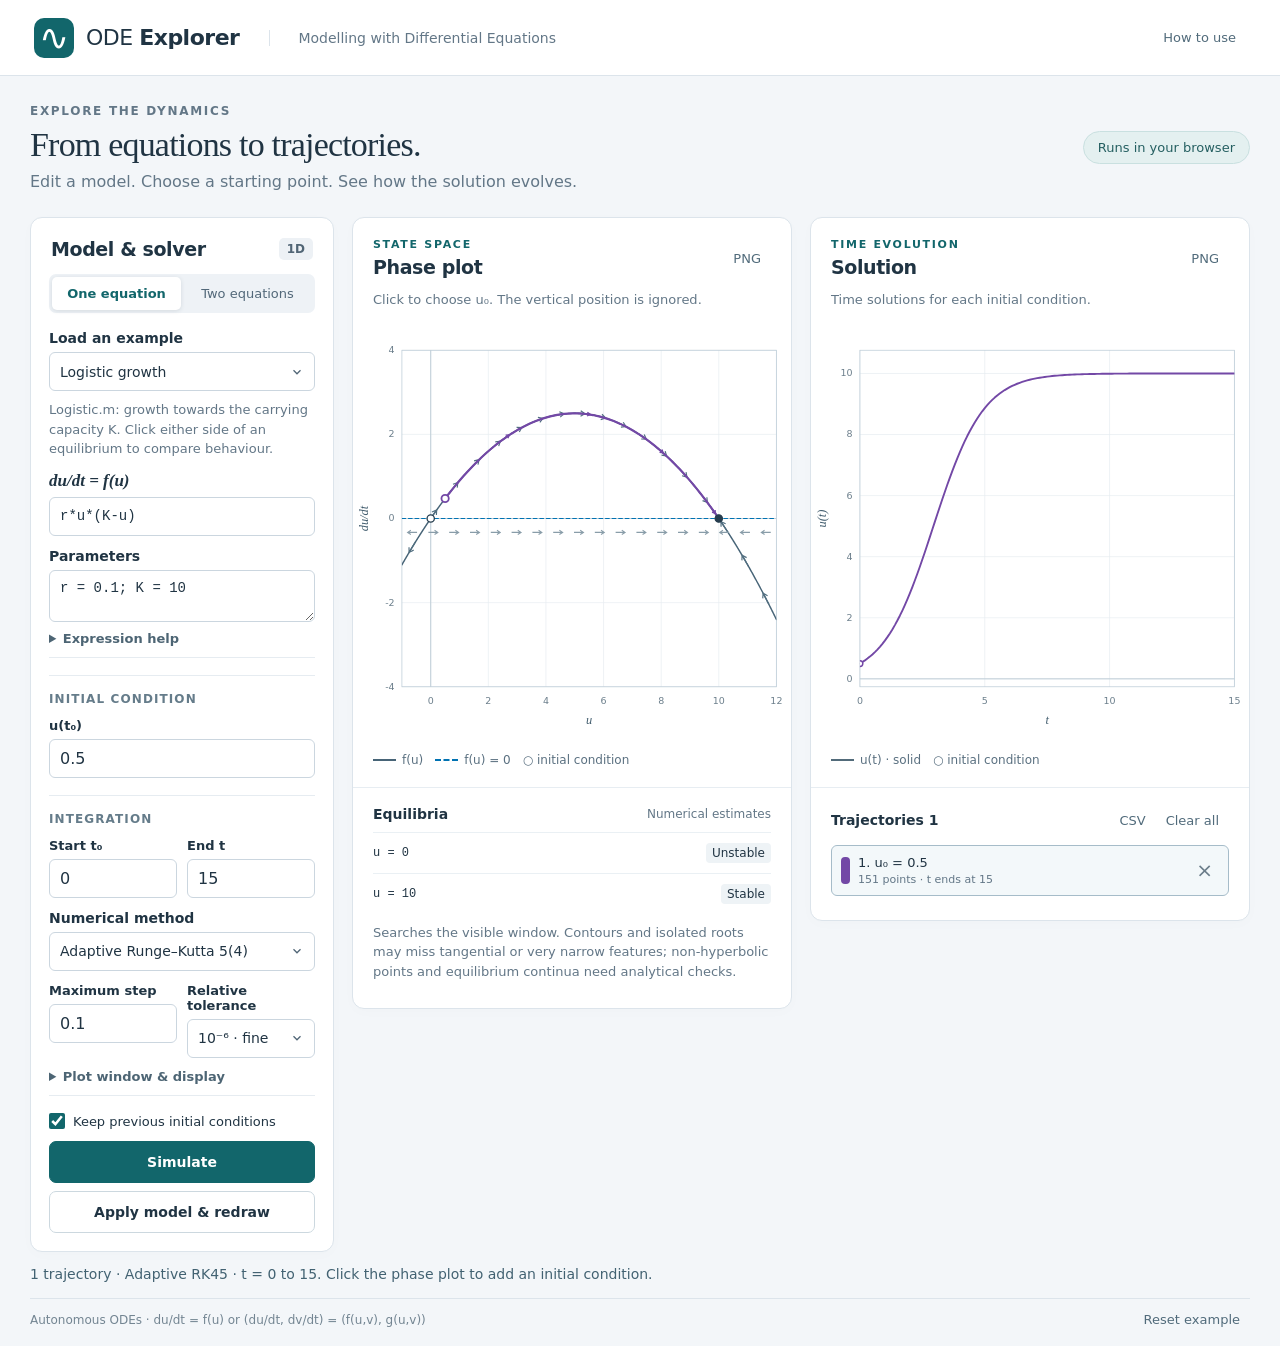
==== simulator/index.html @ d81edbc2 "Add interactive ODE simulator and phase plane prototype" ====
<!doctype html>
<html lang="en-GB"><head><meta charset="utf-8"><meta name="viewport" content="width=device-width,initial-scale=1"><meta name="description" content="Explore autonomous differential equations with interactive phase portraits and time solutions."><title>ODE Explorer</title><link rel="stylesheet" href="style.css"><script defer src="engine.js"></script><script defer src="examples.js"></script><script defer src="app.js"></script></head>
<body>
<header class="top"><a class="brand" href="./" aria-label="ODE Explorer home"><span class="brand-icon">∿</span><span>ODE <strong>Explorer</strong></span></a><span class="course">Modelling with Differential Equations</span><button id="helpButton" class="quiet">How to use</button></header>
<main>
<div class="intro"><div><p class="eyebrow">EXPLORE THE DYNAMICS</p><h1>From equations to trajectories.</h1><p>Edit a model. Choose a starting point. See how the solution evolves.</p></div><span class="local-label">Runs in your browser</span></div>
<div class="workspace">
<aside class="panel controls" aria-label="Equations and solving options">
<div class="panel-heading"><h2>Model & solver</h2><span id="dimBadge" class="badge">1D</span></div>
<form id="modelForm">
<div class="segmented" role="group" aria-label="Number of equations"><button id="mode1" type="button" aria-pressed="true">One equation</button><button id="mode2" type="button" aria-pressed="false">Two equations</button></div>
<label for="example">Load an example</label><select id="example"></select><p id="exampleNote" class="helper"></p>
<div class="equation"><label for="f">du/dt = f<span id="fArgs">(u)</span></label><input id="f" spellcheck="false" autocomplete="off" required></div>
<div class="equation two-only"><label for="g">dv/dt = g(u, v)</label><input id="g" spellcheck="false" autocomplete="off"></div>
<label for="params">Parameters</label><textarea id="params" rows="2" spellcheck="false" placeholder="r = 1; K = 10"></textarea>
<details class="syntax"><summary>Expression help</summary><p>Use u and v, + − * / ^, brackets, pi, e, sin, cos, tan, exp, log (natural), sqrt, abs, tanh, min and max. Write 2*u or 2u. Write u*v explicitly. MATLAB elementwise operators are accepted. Define parameters in order, separated by semicolons. Autonomous equations only.</p></details>
<div class="section-title">Initial condition</div><div class="row"><div><label for="u0">u(t₀)</label><input id="u0" type="number" step="any" value="0.5" required></div><div class="two-only"><label for="v0">v(t₀)</label><input id="v0" type="number" step="any" value="0" required></div></div>
<div class="section-title">Integration</div><div class="row"><div><label for="t0">Start t₀</label><input id="t0" type="number" step="any" value="0" required></div><div><label for="t1">End t</label><input id="t1" type="number" step="any" value="15" required></div></div>
<label for="method">Numerical method</label><select id="method"><option value="rk45">Adaptive Runge–Kutta 5(4)</option><option value="rk4">Fixed-step Runge–Kutta 4</option></select>
<div class="row"><div><label for="maxStep">Maximum step</label><input id="maxStep" type="number" min="0.000000001" step="any" value="0.1" required></div><div id="toleranceBox"><label for="rtol">Relative tolerance</label><select id="rtol"><option value="0.0001">10⁻⁴ · standard</option><option value="0.000001" selected>10⁻⁶ · fine</option><option value="0.00000001">10⁻⁸ · finer</option></select></div></div>
<details id="windowOptions"><summary>Plot window & display</summary><div class="row"><div><label for="umin">u min</label><input id="umin" type="number" step="any" value="-1" required></div><div><label for="umax">u max</label><input id="umax" type="number" step="any" value="12" required></div></div><div class="row"><div><label id="yminLabel" for="ymin">du/dt min</label><input id="ymin" type="number" step="any" value="-4" required></div><div><label id="ymaxLabel" for="ymax">du/dt max</label><input id="ymax" type="number" step="any" value="4" required></div></div>
<label for="density">Arrow density <output id="densityValue">18</output></label><input id="density" type="range" min="8" max="30" value="18">
<label class="check"><input type="checkbox" id="showField" checked> Direction arrows</label><label class="check"><input type="checkbox" id="showNull" checked> Nullclines / zero line</label><label class="check"><input type="checkbox" id="showEq" checked> Equilibrium points</label><label class="check two-only"><input type="checkbox" id="equalAxes"> Equal axis scales</label></details>
<label class="check retain"><input type="checkbox" id="keep" checked> Keep previous initial conditions</label>
<button type="submit" class="primary" id="simulate">Simulate</button><button type="button" id="update" class="secondary">Apply model & redraw</button>
</form></aside>
<section class="panel plot-panel" aria-labelledby="phaseTitle"><div class="panel-heading"><div><p class="eyebrow">STATE SPACE</p><h2 id="phaseTitle">Phase plot</h2></div><button id="phaseExport" class="quiet" title="Download phase plot as PNG">PNG</button></div><div class="plot-hint" id="phaseHint">Click to choose u₀. The vertical position is ignored.</div><svg id="phase" viewBox="0 0 600 550" role="img" aria-label="Interactive phase plot" tabindex="0"></svg><div class="legend" id="phaseLegend"></div><div class="equilibria"><div class="subheading"><h3>Equilibria</h3><span>Numerical estimates</span></div><div id="equilibriaList"></div><p class="helper">Searches the visible window. Contours and isolated roots may miss tangential or very narrow features; non-hyperbolic points and equilibrium continua need analytical checks.</p></div></section>
<section class="panel plot-panel" aria-labelledby="timeTitle"><div class="panel-heading"><div><p class="eyebrow">TIME EVOLUTION</p><h2 id="timeTitle">Solution</h2></div><button id="timeExport" class="quiet" title="Download solution plot as PNG">PNG</button></div><div class="plot-hint">Time solutions for each initial condition.</div><svg id="time" viewBox="0 0 600 550" role="img" aria-label="Solution against time"></svg><div class="legend"><span><i class="sample"></i>u(t) · solid</span><span class="two-only"><i class="sample dashed"></i>v(t) · dashed</span><span>○ initial condition</span></div><div class="runs"><div class="subheading"><h3>Trajectories <span id="runCount">0</span></h3><div><button class="quiet" id="csv">CSV</button><button class="quiet" id="clear">Clear all</button></div></div><div id="runList"></div></div></section>
</div>
<div id="status" class="status" role="status" aria-live="polite"></div>
<footer><span>Autonomous ODEs · du/dt = f(u) or (du/dt, dv/dt) = (f(u,v), g(u,v))</span><button id="reset" class="quiet">Reset example</button></footer>
</main>
<dialog id="help"><div class="dialog-heading"><h2>Explore an ODE</h2><button id="closeHelp" class="quiet">Close</button></div><ol><li>Choose one or two equations, then load an example or enter your own model.</li><li>Set parameters, the initial condition and the time interval. Press Simulate.</li><li>Click in the middle plot to simulate from a new initial condition. For one equation, only the horizontal coordinate u matters.</li><li>Keep previous initial conditions to compare solutions. Clicking a trajectory row highlights it in both plots. Remove a curve with its × button.</li><li>Use Plot window & display to change ranges, nullclines and arrow density. The time plot fits all solutions automatically.</li></ol><p>Changes to equations or parameters re-simulate retained initial conditions. Changes to numerical settings apply on the next simulation. Use Apply model & redraw to re-simulate all curves.</p><p>Solid blue and dashed orange curves mark the u and v nullclines. Equilibrium stability is estimated numerically. A centre of the linearisation does not establish a nonlinear centre.</p><p>RK45 controls local error. Absolute tolerance is 10⁻³ times the selected relative tolerance. RK4 uses the maximum step as a fixed step and has no error control. Both methods are explicit; very stiff systems may require a stiff solver.</p><p>Integration stops at undefined values, the step limit or |state| &gt; 10⁷. Curves can leave the phase window while remaining visible in the time plot. Each run is limited to 60,000 step attempts, and at most 12 trajectories are retained.</p><p>Keyboard: Tab to the phase plot, use arrow keys to adjust the initial condition (Shift for a smaller change), and press Enter to simulate.</p></dialog>
</body></html>
---- simulator/style.css ----
:root{font-family:Inter,ui-sans-serif,system-ui,-apple-system,BlinkMacSystemFont,"Segoe UI",sans-serif;color:#203443;background:#f3f6f9;font-synthesis:none;--ink:#203443;--muted:#637787;--line:#dce4eb;--accent:#12666b;--blue:#0072b2;--orange:#b85c00}*{box-sizing:border-box}body{margin:0}button,input,select,textarea{font:inherit}button,a,input,select,textarea,summary{touch-action:manipulation}button{cursor:pointer}button:disabled{cursor:wait;opacity:.65}button:focus-visible,summary:focus-visible,a:focus-visible,svg:focus-visible{outline:3px solid #0095cc;outline-offset:3px}.top{height:76px;display:flex;align-items:center;gap:30px;padding:0 34px;background:white;border-bottom:1px solid var(--line)}.brand{display:flex;gap:12px;align-items:center;font-size:22px;text-decoration:none;color:var(--ink);letter-spacing:-.5px}.brand strong{font-weight:650}.brand-icon{font-family:Georgia,serif;background:var(--accent);color:white;font-size:36px;border-radius:10px;width:40px;height:40px;display:grid;place-items:center;line-height:1}.course{font-size:14px;color:var(--muted);border-left:1px solid var(--line);padding-left:28px}.top>button{margin-left:auto}main{max-width:1900px;margin:auto;padding:28px 30px 12px}.intro{display:flex;align-items:center;justify-content:space-between;margin-bottom:26px}.eyebrow{font-size:12px!important;font-weight:700;letter-spacing:1.7px;color:var(--accent);margin:0 0 8px!important}.intro h1{font-family:Georgia,"Times New Roman",serif;font-size:34px;font-weight:500;letter-spacing:-.8px;margin:0 0 8px}.intro p{font-size:16px;color:var(--muted);margin:0}.local-label{background:#e4f0f0;border:1px solid #c9e0e0;border-radius:30px;padding:8px 14px;color:#255f61;font-size:13px}.workspace{display:grid;grid-template-columns:304px minmax(0,1fr) minmax(0,1fr);gap:18px;align-items:start}.panel{background:white;border:1px solid var(--line);border-radius:12px;box-shadow:0 3px 14px #24415804;overflow:hidden}.panel-heading{display:flex;align-items:center;justify-content:space-between;padding:20px 20px 14px;gap:10px}.panel-heading h2{font-size:19px;letter-spacing:-.4px;margin:0;font-weight:650}.panel-heading .eyebrow{font-size:11px!important;margin-bottom:5px!important}.badge{background:#edf1f5;color:#516575;font-size:12px;font-weight:700;padding:4px 8px;border-radius:5px}.controls{padding-bottom:18px}.controls form{padding:0 18px}.segmented{display:flex;background:#eef2f6;border-radius:7px;padding:3px;gap:2px;margin-bottom:17px}.segmented button{flex:1;border:0;border-radius:5px;padding:9px 3px;font-size:13px;color:#526879;background:transparent}.segmented button[aria-pressed=true]{background:white;color:var(--accent);box-shadow:0 1px 4px #20344320;font-weight:650}label{display:block;font-size:14px;font-weight:550;margin:12px 0 6px}input:not([type=checkbox]):not([type=range]),select,textarea{width:100%;border:1px solid #cbd6df;border-radius:6px;padding:9px 10px;color:var(--ink);background:white;min-height:39px}input:focus,textarea:focus,select:focus{outline:2px solid #12666b55;border-color:var(--accent)}input[type=number]{font-variant-numeric:tabular-nums;min-width:0}select{appearance:none;background-image:url("data:image/svg+xml,%3Csvg xmlns='http://www.w3.org/2000/svg' width='14' height='14' viewBox='0 0 16 16'%3E%3Cpath fill='none' stroke='%23526777' stroke-width='1.5' d='m4 6 4 4 4-4'/%3E%3C/svg%3E");background-repeat:no-repeat;background-position:right 10px center;padding-right:30px;font-size:14px}textarea,.equation input{font-family:ui-monospace,SFMono-Regular,Consolas,monospace;font-size:14px}textarea{resize:vertical}.equation label{font-family:Georgia,serif;font-style:italic;font-size:17px}.helper{font-size:13px;line-height:1.5;color:var(--muted);margin:9px 0}.section-title{font-size:12px;text-transform:uppercase;letter-spacing:1.1px;font-weight:700;color:#657c8a;border-top:1px solid #e6ecf1;padding-top:16px;margin-top:17px}.row{display:flex;gap:10px}.row>div{flex:1;min-width:0}.row label{font-size:13px}.check{display:flex;align-items:center;gap:8px;font-size:13px;font-weight:400;line-height:1.5}.check input{accent-color:var(--accent);width:16px;height:16px;flex-shrink:0;margin:0}.retain{margin:16px 0 10px}details{border-bottom:1px solid #e6ecf1;padding:11px 0;font-size:13px}summary{cursor:pointer;font-weight:550;color:#4d6574}details p{line-height:1.55;color:var(--muted)}.syntax{padding-top:5px}input[type=range]{width:100%;accent-color:var(--accent)}output{float:right;font-weight:400}.primary,.secondary{width:100%;border-radius:7px;padding:10px 12px;font-size:14px;font-weight:650;min-height:42px}.primary{background:var(--accent);color:white;border:1px solid var(--accent)}.primary:hover{background:#0a5156}.secondary{background:white;border:1px solid #ccd8df;color:var(--ink);margin-top:8px}.quiet{border:1px solid transparent;background:transparent;color:#516b7b;padding:6px 9px;border-radius:5px;font-size:13px}.quiet:hover{background:#edf3f6;color:#183e51}.plot-hint{font-size:13px;color:var(--muted);padding:0 20px 9px;min-height:40px}.plot-panel svg{display:block;width:100%;height:auto;overflow:hidden}#phase{cursor:crosshair}.legend{display:flex;gap:12px;flex-wrap:wrap;align-items:center;font-size:12px;color:#5a7080;padding:12px 20px;min-height:54px;border-bottom:1px solid #e7edf2}.legend span{display:flex;align-items:center;gap:6px}.sample{width:23px;border-top:2px solid var(--blue);display:inline-block}.dashed{border-top:2px dashed var(--orange)}.subheading{display:flex;align-items:center;justify-content:space-between;gap:5px;margin-bottom:10px}.subheading h3{font-size:14px;font-weight:650;margin:0}.subheading>span{font-size:12px;color:var(--muted)}.equilibria,.runs{padding:18px 20px}.equilibrium-row{font-size:13px;border-top:1px solid #eaf0f4;padding:10px 0;display:flex;justify-content:space-between;gap:10px;align-items:center}.coord{font-family:ui-monospace,Consolas,monospace;font-size:12px}.eq-label{font-size:12px;border-radius:4px;background:#eef3f6;padding:3px 6px}.run-row{width:100%;border:1px solid #e0e7ed;background:white;border-radius:6px;margin:6px 0;padding:9px;display:flex;align-items:center;gap:8px;font-size:13px;cursor:pointer;text-align:left}.run-row.selected{background:#f3f8fa;border-color:#a6bcc9}.run-swatch{width:9px;height:27px;border-radius:4px;flex-shrink:0}.run-meta{font-size:11px;color:var(--muted);margin-top:3px}.run-row .remove{margin-left:auto;border:0;background:transparent;color:#6a7c89;font-size:20px;padding:3px 6px}.run-row .run-select{border:0;background:transparent;text-align:left;color:inherit;padding:0;flex:1;font-size:13px}.status{font-size:14px;color:#426272;padding:14px 0;min-height:46px}.status.error{color:#9d311d}.status.warn{color:#925507}footer{border-top:1px solid var(--line);display:flex;align-items:center;justify-content:space-between;font-size:12px;color:#738592;padding-top:6px}body.dim1 .two-only{display:none!important}dialog{border:1px solid var(--line);border-radius:13px;max-width:660px;width:calc(100% - 32px);padding:26px;color:var(--ink);box-shadow:0 15px 100px #102b4b40}dialog::backdrop{background:#102b4b70}.dialog-heading{display:flex;align-items:center;justify-content:space-between}dialog h2{margin:0;font-size:24px}dialog p,dialog li{font-size:15px;line-height:1.6}dialog li{margin:10px 0}.empty{font-size:13px;color:var(--muted);line-height:1.5}.svg-label{font-family:Georgia,serif;font-style:italic}.svg-tick{font-family:system-ui,sans-serif;fill:#6b7e8b;font-size:13px}.plot-label{fill:#425d6e;font-size:17px}@media(min-width:1500px){.workspace{grid-template-columns:320px minmax(0,1fr) minmax(0,1fr)}}@media(max-width:1120px){main{padding:22px 18px}.workspace{grid-template-columns:270px minmax(0,1fr);gap:14px}.workspace>section:last-child{grid-column:2}.controls{grid-row:span 2}.course{display:none}.intro h1{font-size:29px}.plot-hint{min-height:0}.top{padding:0 20px}}@media(max-width:720px){.workspace{display:flex;flex-direction:column}.panel{width:100%}.controls{max-height:none}.intro{display:block}.local-label{display:none}.intro h1{font-size:27px}.intro p{font-size:14px}.top{height:64px;padding:0 18px}.brand{font-size:20px}main{padding:22px 12px}.panel-heading{padding:18px 16px 12px}footer>span{max-width:75%;line-height:1.6}}

#time + .legend .sample{border-top-color:#526b7a}
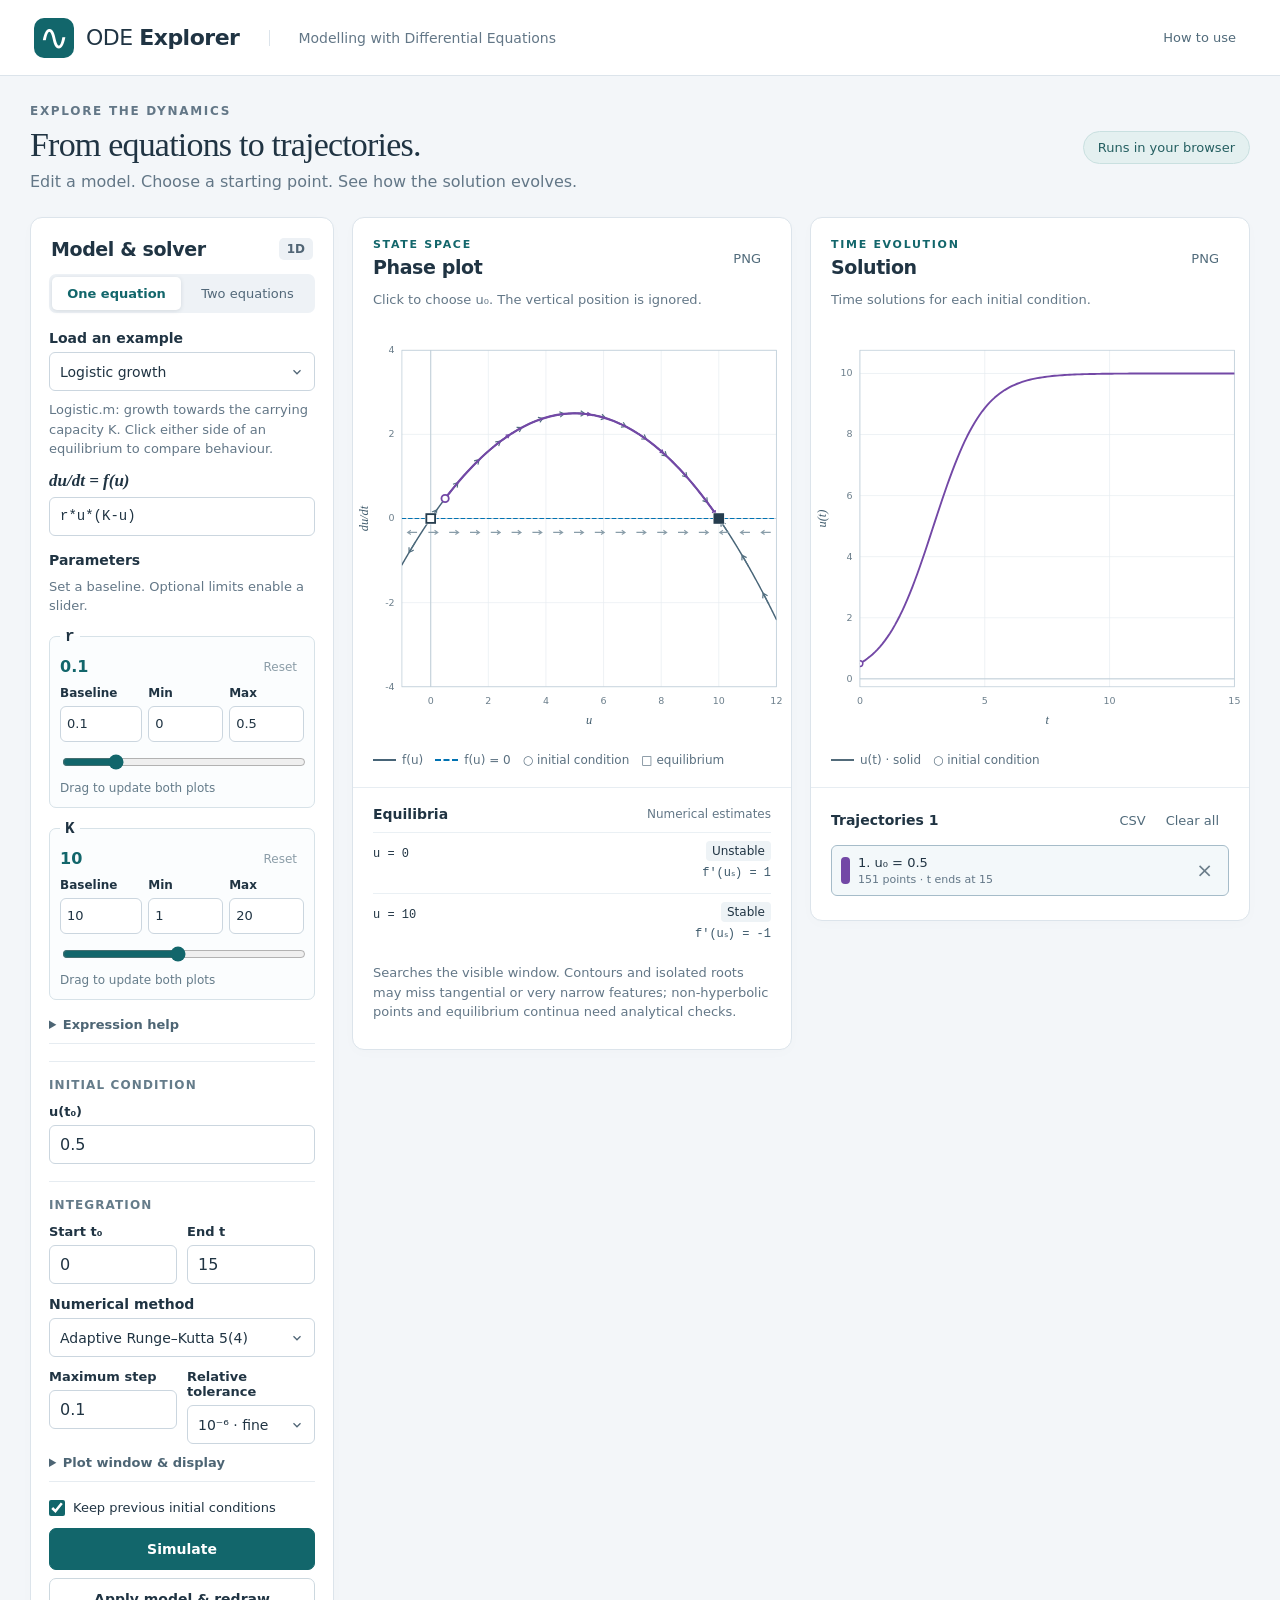
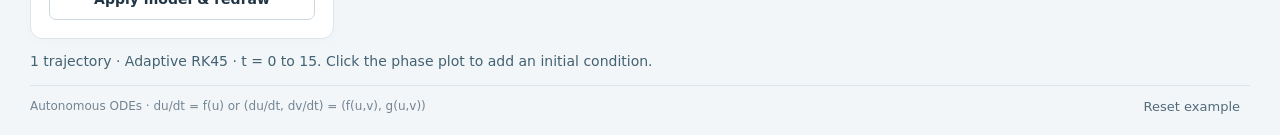
==== commit 86c78914: "Add automatic parameter sliders, user-defined models and equilibrium eigenvalues" ====
--- a/simulator/index.html
+++ b/simulator/index.html
@@ -12,8 +12,8 @@
 <label for="example">Load an example</label><select id="example"></select><p id="exampleNote" class="helper"></p>
 <div class="equation"><label for="f">du/dt = f<span id="fArgs">(u)</span></label><input id="f" spellcheck="false" autocomplete="off" required></div>
 <div class="equation two-only"><label for="g">dv/dt = g(u, v)</label><input id="g" spellcheck="false" autocomplete="off"></div>
-<label for="params">Parameters</label><textarea id="params" rows="2" spellcheck="false" placeholder="r = 1; K = 10"></textarea>
-<details class="syntax"><summary>Expression help</summary><p>Use u and v, + − * / ^, brackets, pi, e, sin, cos, tan, exp, log (natural), sqrt, abs, tanh, min and max. Write 2*u or 2u. Write u*v explicitly. MATLAB elementwise operators are accepted. Define parameters in order, separated by semicolons. Autonomous equations only.</p></details>
+<div class="parameters-heading">Parameters</div><p id="parameterMessage" class="helper" aria-live="polite">Parameters are detected from your equations.</p><div id="parameterControls"></div>
+<details class="syntax"><summary>Expression help</summary><p>Use u and v, + − * / ^, brackets, pi, e, sin, cos, tan, exp, log (natural), sqrt, abs, tanh, min and max. Write 2*u or 2u. Write u*v explicitly. MATLAB elementwise operators are accepted. Other names are detected as parameters. Supply a baseline, and optionally both limits to enable a slider. pi and e retain their usual constant values; function names are reserved. Any detected name is a constant parameter, including t. The equations are autonomous.</p></details>
 <div class="section-title">Initial condition</div><div class="row"><div><label for="u0">u(t₀)</label><input id="u0" type="number" step="any" value="0.5" required></div><div class="two-only"><label for="v0">v(t₀)</label><input id="v0" type="number" step="any" value="0" required></div></div>
 <div class="section-title">Integration</div><div class="row"><div><label for="t0">Start t₀</label><input id="t0" type="number" step="any" value="0" required></div><div><label for="t1">End t</label><input id="t1" type="number" step="any" value="15" required></div></div>
 <label for="method">Numerical method</label><select id="method"><option value="rk45">Adaptive Runge–Kutta 5(4)</option><option value="rk4">Fixed-step Runge–Kutta 4</option></select>
@@ -30,5 +30,5 @@
 <div id="status" class="status" role="status" aria-live="polite"></div>
 <footer><span>Autonomous ODEs · du/dt = f(u) or (du/dt, dv/dt) = (f(u,v), g(u,v))</span><button id="reset" class="quiet">Reset example</button></footer>
 </main>
-<dialog id="help"><div class="dialog-heading"><h2>Explore an ODE</h2><button id="closeHelp" class="quiet">Close</button></div><ol><li>Choose one or two equations, then load an example or enter your own model.</li><li>Set parameters, the initial condition and the time interval. Press Simulate.</li><li>Click in the middle plot to simulate from a new initial condition. For one equation, only the horizontal coordinate u matters.</li><li>Keep previous initial conditions to compare solutions. Clicking a trajectory row highlights it in both plots. Remove a curve with its × button.</li><li>Use Plot window & display to change ranges, nullclines and arrow density. The time plot fits all solutions automatically.</li></ol><p>Changes to equations or parameters re-simulate retained initial conditions. Changes to numerical settings apply on the next simulation. Use Apply model & redraw to re-simulate all curves.</p><p>Solid blue and dashed orange curves mark the u and v nullclines. Equilibrium stability is estimated numerically. A centre of the linearisation does not establish a nonlinear centre.</p><p>RK45 controls local error. Absolute tolerance is 10⁻³ times the selected relative tolerance. RK4 uses the maximum step as a fixed step and has no error control. Both methods are explicit; very stiff systems may require a stiff solver.</p><p>Integration stops at undefined values, the step limit or |state| &gt; 10⁷. Curves can leave the phase window while remaining visible in the time plot. Each run is limited to 60,000 step attempts, and at most 12 trajectories are retained.</p><p>Keyboard: Tab to the phase plot, use arrow keys to adjust the initial condition (Shift for a smaller change), and press Enter to simulate.</p></dialog>
+<dialog id="help"><div class="dialog-heading"><h2>Explore an ODE</h2><button id="closeHelp" class="quiet">Close</button></div><ol><li>Choose one or two equations, then load an example or enter your own model.</li><li>Set parameters, the initial condition and the time interval. Press Simulate.</li><li>Click in the middle plot to simulate from a new initial condition. For one equation, only the horizontal coordinate u matters.</li><li>Keep previous initial conditions to compare solutions. Clicking a trajectory row highlights it in both plots. Remove a curve with its × button.</li><li>Use Plot window & display to change ranges, nullclines and arrow density. The time plot fits all solutions automatically.</li></ol><p>Choose User defined for blank equations. Parameter names are detected automatically. Enter a baseline and optional minimum and maximum for each. If both limits are blank, the parameter stays fixed at its baseline. Sliders start at the baseline; Reset returns them to it. Moving a slider automatically updates the field, nullclines, equilibria and all retained solutions. Changes to numerical settings apply on the next simulation. Use Apply model & redraw to re-simulate all curves.</p><p>Solid blue and dashed orange curves mark the u and v nullclines. Square markers show equilibria; circles show initial conditions. Equilibrium stability and eigenvalues are estimated numerically. In 1D the eigenvalue is f′(uₛ); in 2D both eigenvalues of the Jacobian are shown. A centre of the linearisation does not establish a nonlinear centre.</p><p>RK45 controls local error. Absolute tolerance is 10⁻³ times the selected relative tolerance. RK4 uses the maximum step as a fixed step and has no error control. Both methods are explicit; very stiff systems may require a stiff solver.</p><p>Integration stops at undefined values, the step limit or |state| &gt; 10⁷. Curves can leave the phase window while remaining visible in the time plot. Each run is limited to 60,000 step attempts, and at most 12 trajectories are retained.</p><p>Keyboard: Tab to the phase plot, use arrow keys to adjust the initial condition (Shift for a smaller change), and press Enter to simulate.</p></dialog>
 </body></html>
--- a/simulator/style.css
+++ b/simulator/style.css
@@ -1,3 +1,5 @@
 :root{font-family:Inter,ui-sans-serif,system-ui,-apple-system,BlinkMacSystemFont,"Segoe UI",sans-serif;color:#203443;background:#f3f6f9;font-synthesis:none;--ink:#203443;--muted:#637787;--line:#dce4eb;--accent:#12666b;--blue:#0072b2;--orange:#b85c00}*{box-sizing:border-box}body{margin:0}button,input,select,textarea{font:inherit}button,a,input,select,textarea,summary{touch-action:manipulation}button{cursor:pointer}button:disabled{cursor:wait;opacity:.65}button:focus-visible,summary:focus-visible,a:focus-visible,svg:focus-visible{outline:3px solid #0095cc;outline-offset:3px}.top{height:76px;display:flex;align-items:center;gap:30px;padding:0 34px;background:white;border-bottom:1px solid var(--line)}.brand{display:flex;gap:12px;align-items:center;font-size:22px;text-decoration:none;color:var(--ink);letter-spacing:-.5px}.brand strong{font-weight:650}.brand-icon{font-family:Georgia,serif;background:var(--accent);color:white;font-size:36px;border-radius:10px;width:40px;height:40px;display:grid;place-items:center;line-height:1}.course{font-size:14px;color:var(--muted);border-left:1px solid var(--line);padding-left:28px}.top>button{margin-left:auto}main{max-width:1900px;margin:auto;padding:28px 30px 12px}.intro{display:flex;align-items:center;justify-content:space-between;margin-bottom:26px}.eyebrow{font-size:12px!important;font-weight:700;letter-spacing:1.7px;color:var(--accent);margin:0 0 8px!important}.intro h1{font-family:Georgia,"Times New Roman",serif;font-size:34px;font-weight:500;letter-spacing:-.8px;margin:0 0 8px}.intro p{font-size:16px;color:var(--muted);margin:0}.local-label{background:#e4f0f0;border:1px solid #c9e0e0;border-radius:30px;padding:8px 14px;color:#255f61;font-size:13px}.workspace{display:grid;grid-template-columns:304px minmax(0,1fr) minmax(0,1fr);gap:18px;align-items:start}.panel{background:white;border:1px solid var(--line);border-radius:12px;box-shadow:0 3px 14px #24415804;overflow:hidden}.panel-heading{display:flex;align-items:center;justify-content:space-between;padding:20px 20px 14px;gap:10px}.panel-heading h2{font-size:19px;letter-spacing:-.4px;margin:0;font-weight:650}.panel-heading .eyebrow{font-size:11px!important;margin-bottom:5px!important}.badge{background:#edf1f5;color:#516575;font-size:12px;font-weight:700;padding:4px 8px;border-radius:5px}.controls{padding-bottom:18px}.controls form{padding:0 18px}.segmented{display:flex;background:#eef2f6;border-radius:7px;padding:3px;gap:2px;margin-bottom:17px}.segmented button{flex:1;border:0;border-radius:5px;padding:9px 3px;font-size:13px;color:#526879;background:transparent}.segmented button[aria-pressed=true]{background:white;color:var(--accent);box-shadow:0 1px 4px #20344320;font-weight:650}label{display:block;font-size:14px;font-weight:550;margin:12px 0 6px}input:not([type=checkbox]):not([type=range]),select,textarea{width:100%;border:1px solid #cbd6df;border-radius:6px;padding:9px 10px;color:var(--ink);background:white;min-height:39px}input:focus,textarea:focus,select:focus{outline:2px solid #12666b55;border-color:var(--accent)}input[type=number]{font-variant-numeric:tabular-nums;min-width:0}select{appearance:none;background-image:url("data:image/svg+xml,%3Csvg xmlns='http://www.w3.org/2000/svg' width='14' height='14' viewBox='0 0 16 16'%3E%3Cpath fill='none' stroke='%23526777' stroke-width='1.5' d='m4 6 4 4 4-4'/%3E%3C/svg%3E");background-repeat:no-repeat;background-position:right 10px center;padding-right:30px;font-size:14px}textarea,.equation input{font-family:ui-monospace,SFMono-Regular,Consolas,monospace;font-size:14px}textarea{resize:vertical}.equation label{font-family:Georgia,serif;font-style:italic;font-size:17px}.helper{font-size:13px;line-height:1.5;color:var(--muted);margin:9px 0}.section-title{font-size:12px;text-transform:uppercase;letter-spacing:1.1px;font-weight:700;color:#657c8a;border-top:1px solid #e6ecf1;padding-top:16px;margin-top:17px}.row{display:flex;gap:10px}.row>div{flex:1;min-width:0}.row label{font-size:13px}.check{display:flex;align-items:center;gap:8px;font-size:13px;font-weight:400;line-height:1.5}.check input{accent-color:var(--accent);width:16px;height:16px;flex-shrink:0;margin:0}.retain{margin:16px 0 10px}details{border-bottom:1px solid #e6ecf1;padding:11px 0;font-size:13px}summary{cursor:pointer;font-weight:550;color:#4d6574}details p{line-height:1.55;color:var(--muted)}.syntax{padding-top:5px}input[type=range]{width:100%;accent-color:var(--accent)}output{float:right;font-weight:400}.primary,.secondary{width:100%;border-radius:7px;padding:10px 12px;font-size:14px;font-weight:650;min-height:42px}.primary{background:var(--accent);color:white;border:1px solid var(--accent)}.primary:hover{background:#0a5156}.secondary{background:white;border:1px solid #ccd8df;color:var(--ink);margin-top:8px}.quiet{border:1px solid transparent;background:transparent;color:#516b7b;padding:6px 9px;border-radius:5px;font-size:13px}.quiet:hover{background:#edf3f6;color:#183e51}.plot-hint{font-size:13px;color:var(--muted);padding:0 20px 9px;min-height:40px}.plot-panel svg{display:block;width:100%;height:auto;overflow:hidden}#phase{cursor:crosshair}.legend{display:flex;gap:12px;flex-wrap:wrap;align-items:center;font-size:12px;color:#5a7080;padding:12px 20px;min-height:54px;border-bottom:1px solid #e7edf2}.legend span{display:flex;align-items:center;gap:6px}.sample{width:23px;border-top:2px solid var(--blue);display:inline-block}.dashed{border-top:2px dashed var(--orange)}.subheading{display:flex;align-items:center;justify-content:space-between;gap:5px;margin-bottom:10px}.subheading h3{font-size:14px;font-weight:650;margin:0}.subheading>span{font-size:12px;color:var(--muted)}.equilibria,.runs{padding:18px 20px}.equilibrium-row{font-size:13px;border-top:1px solid #eaf0f4;padding:10px 0;display:flex;justify-content:space-between;gap:10px;align-items:center}.coord{font-family:ui-monospace,Consolas,monospace;font-size:12px}.eq-label{font-size:12px;border-radius:4px;background:#eef3f6;padding:3px 6px}.run-row{width:100%;border:1px solid #e0e7ed;background:white;border-radius:6px;margin:6px 0;padding:9px;display:flex;align-items:center;gap:8px;font-size:13px;cursor:pointer;text-align:left}.run-row.selected{background:#f3f8fa;border-color:#a6bcc9}.run-swatch{width:9px;height:27px;border-radius:4px;flex-shrink:0}.run-meta{font-size:11px;color:var(--muted);margin-top:3px}.run-row .remove{margin-left:auto;border:0;background:transparent;color:#6a7c89;font-size:20px;padding:3px 6px}.run-row .run-select{border:0;background:transparent;text-align:left;color:inherit;padding:0;flex:1;font-size:13px}.status{font-size:14px;color:#426272;padding:14px 0;min-height:46px}.status.error{color:#9d311d}.status.warn{color:#925507}footer{border-top:1px solid var(--line);display:flex;align-items:center;justify-content:space-between;font-size:12px;color:#738592;padding-top:6px}body.dim1 .two-only{display:none!important}dialog{border:1px solid var(--line);border-radius:13px;max-width:660px;width:calc(100% - 32px);padding:26px;color:var(--ink);box-shadow:0 15px 100px #102b4b40}dialog::backdrop{background:#102b4b70}.dialog-heading{display:flex;align-items:center;justify-content:space-between}dialog h2{margin:0;font-size:24px}dialog p,dialog li{font-size:15px;line-height:1.6}dialog li{margin:10px 0}.empty{font-size:13px;color:var(--muted);line-height:1.5}.svg-label{font-family:Georgia,serif;font-style:italic}.svg-tick{font-family:system-ui,sans-serif;fill:#6b7e8b;font-size:13px}.plot-label{fill:#425d6e;font-size:17px}@media(min-width:1500px){.workspace{grid-template-columns:320px minmax(0,1fr) minmax(0,1fr)}}@media(max-width:1120px){main{padding:22px 18px}.workspace{grid-template-columns:270px minmax(0,1fr);gap:14px}.workspace>section:last-child{grid-column:2}.controls{grid-row:span 2}.course{display:none}.intro h1{font-size:29px}.plot-hint{min-height:0}.top{padding:0 20px}}@media(max-width:720px){.workspace{display:flex;flex-direction:column}.panel{width:100%}.controls{max-height:none}.intro{display:block}.local-label{display:none}.intro h1{font-size:27px}.intro p{font-size:14px}.top{height:64px;padding:0 18px}.brand{font-size:20px}main{padding:22px 12px}.panel-heading{padding:18px 16px 12px}footer>span{max-width:75%;line-height:1.6}}
 
 #time + .legend .sample{border-top-color:#526b7a}
+
+.parameters-heading{font-size:14px;font-weight:600;margin-top:16px}.parameter-card{margin:12px 0;padding:8px 10px 10px;border:1px solid #d7e2e8;border-radius:7px;min-width:0;background:#fbfdfe}.parameter-name{font-family:ui-monospace,Consolas,monospace;font-size:16px;font-weight:650;padding:0 5px}.parameter-top{display:flex;justify-content:space-between;align-items:center;min-height:26px}.parameter-value{font-size:16px;font-variant-numeric:tabular-nums;color:#12666b;float:none;font-weight:650}.parameter-top .quiet{padding:3px 6px;font-size:12px}.parameter-fields{display:grid;grid-template-columns:1.1fr 1fr 1fr;gap:6px}.parameter-fields>div{min-width:0}.parameter-fields label{font-size:12px;margin-top:6px}.parameter-fields input[type=number]{padding:7px 6px;font-size:13px;min-height:36px}.parameter-fields input::placeholder{font-size:11px;color:#7a8993}.parameter-slider{margin-top:10px}.parameter-hint{font-size:12px;color:#657c8a;line-height:1.45;margin:6px 0 0}.parameter-hint.invalid{color:#9d311d}.eq-info{text-align:right;min-width:0}.eigenvalues{font-family:ui-monospace,Consolas,monospace;font-size:12px;line-height:1.7;color:#3d596b;margin-top:5px;overflow-wrap:anywhere}.equilibrium-row{align-items:flex-start}.equilibrium-row>.coord{padding-top:4px;flex-shrink:0}.equilibrium-marker{shape-rendering:geometricPrecision}
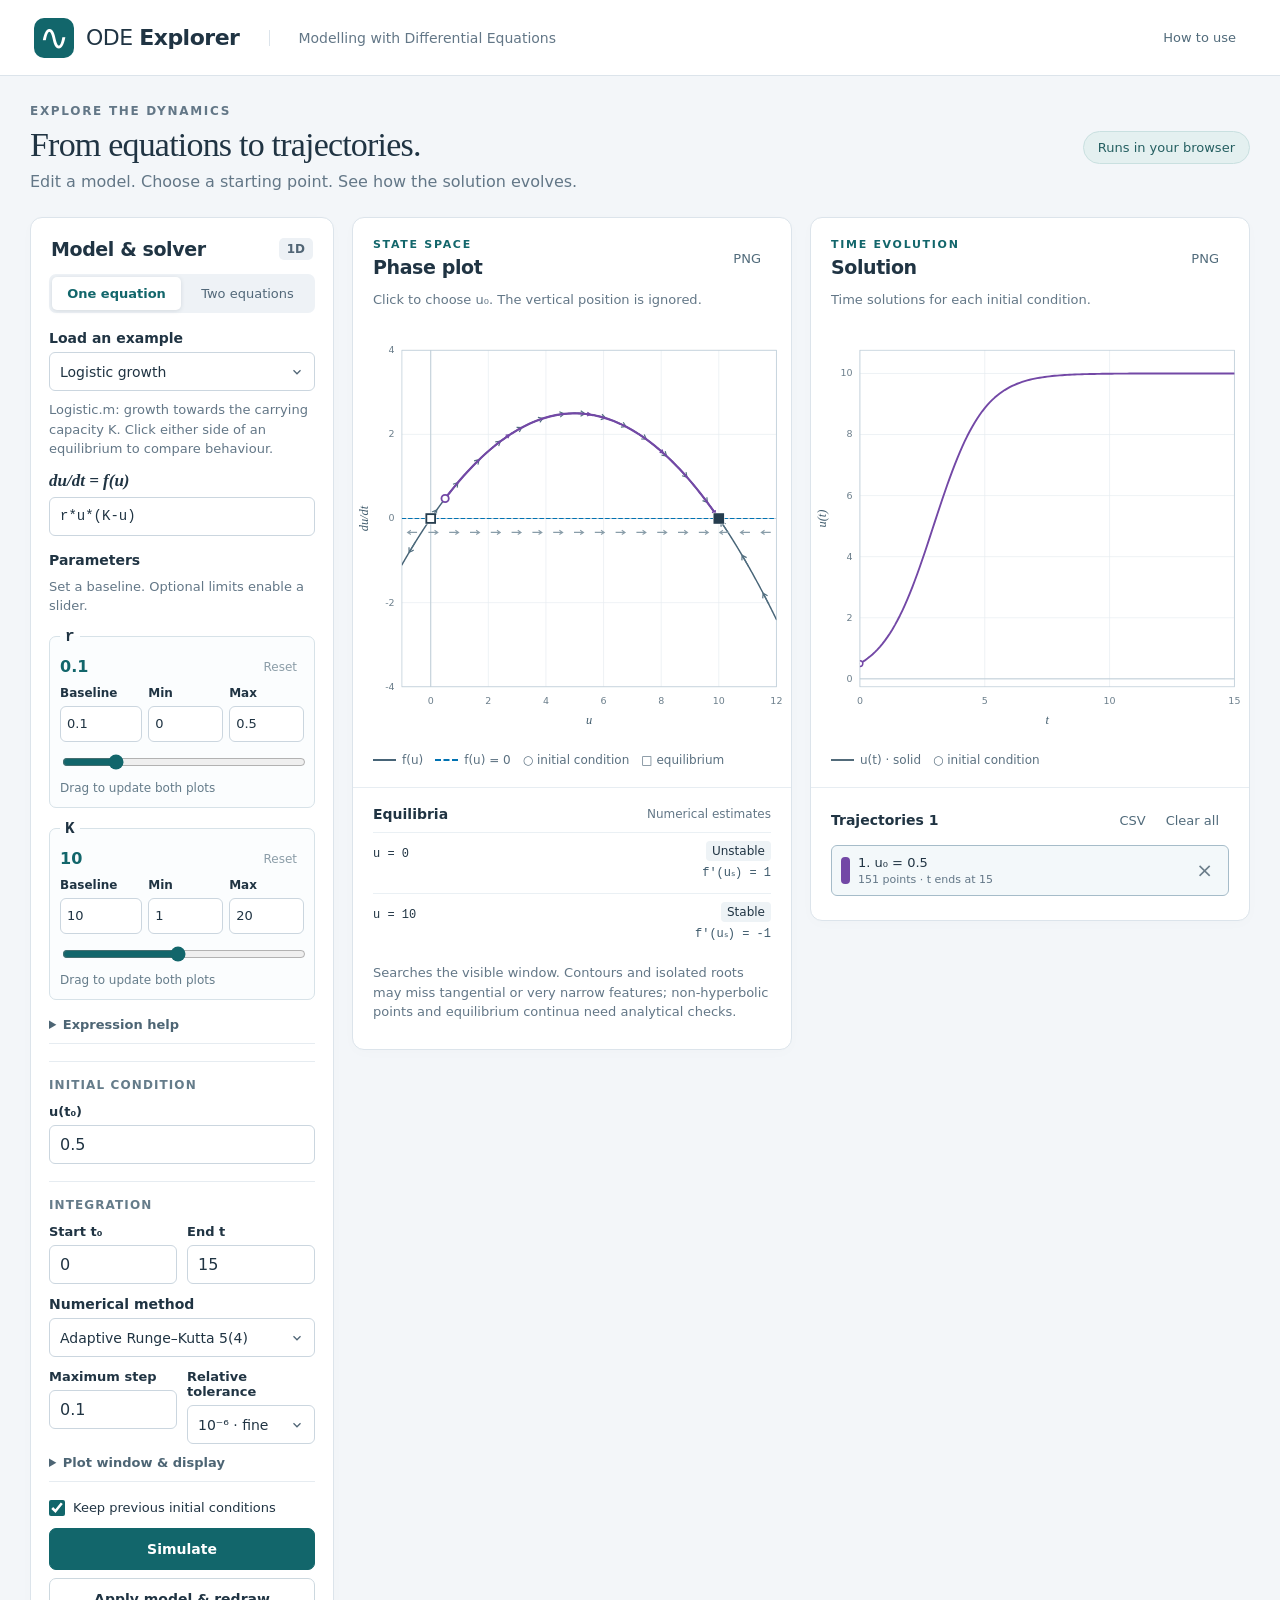
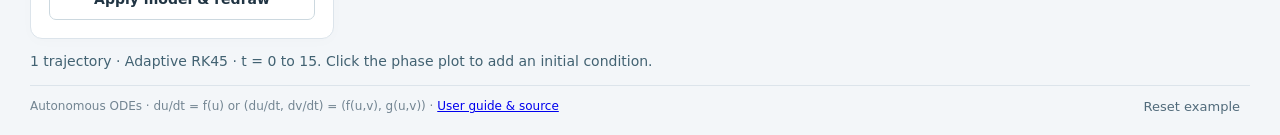
==== commit 0823267b: "Document ODE Explorer for public use and website embedding" ====
--- a/simulator/index.html
+++ b/simulator/index.html
@@ -1,5 +1,5 @@
 <!doctype html>
-<html lang="en-GB"><head><meta charset="utf-8"><meta name="viewport" content="width=device-width,initial-scale=1"><meta name="description" content="Explore autonomous differential equations with interactive phase portraits and time solutions."><title>ODE Explorer</title><link rel="stylesheet" href="style.css"><script defer src="engine.js"></script><script defer src="examples.js"></script><script defer src="app.js"></script></head>
+<html lang="en-GB"><head><meta charset="utf-8"><meta name="viewport" content="width=device-width,initial-scale=1"><meta name="description" content="Explore autonomous differential equations with interactive phase portraits and time solutions."><title>ODE Explorer</title><link rel="canonical" href="https://thomaswoolley.co.uk/ode-explorer/"><meta property="og:title" content="ODE Explorer | Thomas E. Woolley"><meta property="og:description" content="Simulate ODEs, explore phase planes and vary parameters with interactive sliders."><meta property="og:url" content="https://thomaswoolley.co.uk/ode-explorer/"><link rel="stylesheet" href="style.css"><script defer src="engine.js"></script><script defer src="examples.js"></script><script defer src="app.js"></script></head>
 <body>
 <header class="top"><a class="brand" href="./" aria-label="ODE Explorer home"><span class="brand-icon">∿</span><span>ODE <strong>Explorer</strong></span></a><span class="course">Modelling with Differential Equations</span><button id="helpButton" class="quiet">How to use</button></header>
 <main>
@@ -28,7 +28,7 @@
 <section class="panel plot-panel" aria-labelledby="timeTitle"><div class="panel-heading"><div><p class="eyebrow">TIME EVOLUTION</p><h2 id="timeTitle">Solution</h2></div><button id="timeExport" class="quiet" title="Download solution plot as PNG">PNG</button></div><div class="plot-hint">Time solutions for each initial condition.</div><svg id="time" viewBox="0 0 600 550" role="img" aria-label="Solution against time"></svg><div class="legend"><span><i class="sample"></i>u(t) · solid</span><span class="two-only"><i class="sample dashed"></i>v(t) · dashed</span><span>○ initial condition</span></div><div class="runs"><div class="subheading"><h3>Trajectories <span id="runCount">0</span></h3><div><button class="quiet" id="csv">CSV</button><button class="quiet" id="clear">Clear all</button></div></div><div id="runList"></div></div></section>
 </div>
 <div id="status" class="status" role="status" aria-live="polite"></div>
-<footer><span>Autonomous ODEs · du/dt = f(u) or (du/dt, dv/dt) = (f(u,v), g(u,v))</span><button id="reset" class="quiet">Reset example</button></footer>
+<footer><span>Autonomous ODEs · du/dt = f(u) or (du/dt, dv/dt) = (f(u,v), g(u,v)) · <a href="https://github.com/ThomasEWoolley/Modelling_with_Differential_Equations/tree/main/simulator">User guide &amp; source</a></span><button id="reset" class="quiet">Reset example</button></footer>
 </main>
 <dialog id="help"><div class="dialog-heading"><h2>Explore an ODE</h2><button id="closeHelp" class="quiet">Close</button></div><ol><li>Choose one or two equations, then load an example or enter your own model.</li><li>Set parameters, the initial condition and the time interval. Press Simulate.</li><li>Click in the middle plot to simulate from a new initial condition. For one equation, only the horizontal coordinate u matters.</li><li>Keep previous initial conditions to compare solutions. Clicking a trajectory row highlights it in both plots. Remove a curve with its × button.</li><li>Use Plot window & display to change ranges, nullclines and arrow density. The time plot fits all solutions automatically.</li></ol><p>Choose User defined for blank equations. Parameter names are detected automatically. Enter a baseline and optional minimum and maximum for each. If both limits are blank, the parameter stays fixed at its baseline. Sliders start at the baseline; Reset returns them to it. Moving a slider automatically updates the field, nullclines, equilibria and all retained solutions. Changes to numerical settings apply on the next simulation. Use Apply model & redraw to re-simulate all curves.</p><p>Solid blue and dashed orange curves mark the u and v nullclines. Square markers show equilibria; circles show initial conditions. Equilibrium stability and eigenvalues are estimated numerically. In 1D the eigenvalue is f′(uₛ); in 2D both eigenvalues of the Jacobian are shown. A centre of the linearisation does not establish a nonlinear centre.</p><p>RK45 controls local error. Absolute tolerance is 10⁻³ times the selected relative tolerance. RK4 uses the maximum step as a fixed step and has no error control. Both methods are explicit; very stiff systems may require a stiff solver.</p><p>Integration stops at undefined values, the step limit or |state| &gt; 10⁷. Curves can leave the phase window while remaining visible in the time plot. Each run is limited to 60,000 step attempts, and at most 12 trajectories are retained.</p><p>Keyboard: Tab to the phase plot, use arrow keys to adjust the initial condition (Shift for a smaller change), and press Enter to simulate.</p></dialog>
 </body></html>
--- a/simulator/style.css
+++ b/simulator/style.css
@@ -1,4 +1,4 @@
-:root{font-family:Inter,ui-sans-serif,system-ui,-apple-system,BlinkMacSystemFont,"Segoe UI",sans-serif;color:#203443;background:#f3f6f9;font-synthesis:none;--ink:#203443;--muted:#637787;--line:#dce4eb;--accent:#12666b;--blue:#0072b2;--orange:#b85c00}*{box-sizing:border-box}body{margin:0}button,input,select,textarea{font:inherit}button,a,input,select,textarea,summary{touch-action:manipulation}button{cursor:pointer}button:disabled{cursor:wait;opacity:.65}button:focus-visible,summary:focus-visible,a:focus-visible,svg:focus-visible{outline:3px solid #0095cc;outline-offset:3px}.top{height:76px;display:flex;align-items:center;gap:30px;padding:0 34px;background:white;border-bottom:1px solid var(--line)}.brand{display:flex;gap:12px;align-items:center;font-size:22px;text-decoration:none;color:var(--ink);letter-spacing:-.5px}.brand strong{font-weight:650}.brand-icon{font-family:Georgia,serif;background:var(--accent);color:white;font-size:36px;border-radius:10px;width:40px;height:40px;display:grid;place-items:center;line-height:1}.course{font-size:14px;color:var(--muted);border-left:1px solid var(--line);padding-left:28px}.top>button{margin-left:auto}main{max-width:1900px;margin:auto;padding:28px 30px 12px}.intro{display:flex;align-items:center;justify-content:space-between;margin-bottom:26px}.eyebrow{font-size:12px!important;font-weight:700;letter-spacing:1.7px;color:var(--accent);margin:0 0 8px!important}.intro h1{font-family:Georgia,"Times New Roman",serif;font-size:34px;font-weight:500;letter-spacing:-.8px;margin:0 0 8px}.intro p{font-size:16px;color:var(--muted);margin:0}.local-label{background:#e4f0f0;border:1px solid #c9e0e0;border-radius:30px;padding:8px 14px;color:#255f61;font-size:13px}.workspace{display:grid;grid-template-columns:304px minmax(0,1fr) minmax(0,1fr);gap:18px;align-items:start}.panel{background:white;border:1px solid var(--line);border-radius:12px;box-shadow:0 3px 14px #24415804;overflow:hidden}.panel-heading{display:flex;align-items:center;justify-content:space-between;padding:20px 20px 14px;gap:10px}.panel-heading h2{font-size:19px;letter-spacing:-.4px;margin:0;font-weight:650}.panel-heading .eyebrow{font-size:11px!important;margin-bottom:5px!important}.badge{background:#edf1f5;color:#516575;font-size:12px;font-weight:700;padding:4px 8px;border-radius:5px}.controls{padding-bottom:18px}.controls form{padding:0 18px}.segmented{display:flex;background:#eef2f6;border-radius:7px;padding:3px;gap:2px;margin-bottom:17px}.segmented button{flex:1;border:0;border-radius:5px;padding:9px 3px;font-size:13px;color:#526879;background:transparent}.segmented button[aria-pressed=true]{background:white;color:var(--accent);box-shadow:0 1px 4px #20344320;font-weight:650}label{display:block;font-size:14px;font-weight:550;margin:12px 0 6px}input:not([type=checkbox]):not([type=range]),select,textarea{width:100%;border:1px solid #cbd6df;border-radius:6px;padding:9px 10px;color:var(--ink);background:white;min-height:39px}input:focus,textarea:focus,select:focus{outline:2px solid #12666b55;border-color:var(--accent)}input[type=number]{font-variant-numeric:tabular-nums;min-width:0}select{appearance:none;background-image:url("data:image/svg+xml,%3Csvg xmlns='http://www.w3.org/2000/svg' width='14' height='14' viewBox='0 0 16 16'%3E%3Cpath fill='none' stroke='%23526777' stroke-width='1.5' d='m4 6 4 4 4-4'/%3E%3C/svg%3E");background-repeat:no-repeat;background-position:right 10px center;padding-right:30px;font-size:14px}textarea,.equation input{font-family:ui-monospace,SFMono-Regular,Consolas,monospace;font-size:14px}textarea{resize:vertical}.equation label{font-family:Georgia,serif;font-style:italic;font-size:17px}.helper{font-size:13px;line-height:1.5;color:var(--muted);margin:9px 0}.section-title{font-size:12px;text-transform:uppercase;letter-spacing:1.1px;font-weight:700;color:#657c8a;border-top:1px solid #e6ecf1;padding-top:16px;margin-top:17px}.row{display:flex;gap:10px}.row>div{flex:1;min-width:0}.row label{font-size:13px}.check{display:flex;align-items:center;gap:8px;font-size:13px;font-weight:400;line-height:1.5}.check input{accent-color:var(--accent);width:16px;height:16px;flex-shrink:0;margin:0}.retain{margin:16px 0 10px}details{border-bottom:1px solid #e6ecf1;padding:11px 0;font-size:13px}summary{cursor:pointer;font-weight:550;color:#4d6574}details p{line-height:1.55;color:var(--muted)}.syntax{padding-top:5px}input[type=range]{width:100%;accent-color:var(--accent)}output{float:right;font-weight:400}.primary,.secondary{width:100%;border-radius:7px;padding:10px 12px;font-size:14px;font-weight:650;min-height:42px}.primary{background:var(--accent);color:white;border:1px solid var(--accent)}.primary:hover{background:#0a5156}.secondary{background:white;border:1px solid #ccd8df;color:var(--ink);margin-top:8px}.quiet{border:1px solid transparent;background:transparent;color:#516b7b;padding:6px 9px;border-radius:5px;font-size:13px}.quiet:hover{background:#edf3f6;color:#183e51}.plot-hint{font-size:13px;color:var(--muted);padding:0 20px 9px;min-height:40px}.plot-panel svg{display:block;width:100%;height:auto;overflow:hidden}#phase{cursor:crosshair}.legend{display:flex;gap:12px;flex-wrap:wrap;align-items:center;font-size:12px;color:#5a7080;padding:12px 20px;min-height:54px;border-bottom:1px solid #e7edf2}.legend span{display:flex;align-items:center;gap:6px}.sample{width:23px;border-top:2px solid var(--blue);display:inline-block}.dashed{border-top:2px dashed var(--orange)}.subheading{display:flex;align-items:center;justify-content:space-between;gap:5px;margin-bottom:10px}.subheading h3{font-size:14px;font-weight:650;margin:0}.subheading>span{font-size:12px;color:var(--muted)}.equilibria,.runs{padding:18px 20px}.equilibrium-row{font-size:13px;border-top:1px solid #eaf0f4;padding:10px 0;display:flex;justify-content:space-between;gap:10px;align-items:center}.coord{font-family:ui-monospace,Consolas,monospace;font-size:12px}.eq-label{font-size:12px;border-radius:4px;background:#eef3f6;padding:3px 6px}.run-row{width:100%;border:1px solid #e0e7ed;background:white;border-radius:6px;margin:6px 0;padding:9px;display:flex;align-items:center;gap:8px;font-size:13px;cursor:pointer;text-align:left}.run-row.selected{background:#f3f8fa;border-color:#a6bcc9}.run-swatch{width:9px;height:27px;border-radius:4px;flex-shrink:0}.run-meta{font-size:11px;color:var(--muted);margin-top:3px}.run-row .remove{margin-left:auto;border:0;background:transparent;color:#6a7c89;font-size:20px;padding:3px 6px}.run-row .run-select{border:0;background:transparent;text-align:left;color:inherit;padding:0;flex:1;font-size:13px}.status{font-size:14px;color:#426272;padding:14px 0;min-height:46px}.status.error{color:#9d311d}.status.warn{color:#925507}footer{border-top:1px solid var(--line);display:flex;align-items:center;justify-content:space-between;font-size:12px;color:#738592;padding-top:6px}body.dim1 .two-only{display:none!important}dialog{border:1px solid var(--line);border-radius:13px;max-width:660px;width:calc(100% - 32px);padding:26px;color:var(--ink);box-shadow:0 15px 100px #102b4b40}dialog::backdrop{background:#102b4b70}.dialog-heading{display:flex;align-items:center;justify-content:space-between}dialog h2{margin:0;font-size:24px}dialog p,dialog li{font-size:15px;line-height:1.6}dialog li{margin:10px 0}.empty{font-size:13px;color:var(--muted);line-height:1.5}.svg-label{font-family:Georgia,serif;font-style:italic}.svg-tick{font-family:system-ui,sans-serif;fill:#6b7e8b;font-size:13px}.plot-label{fill:#425d6e;font-size:17px}@media(min-width:1500px){.workspace{grid-template-columns:320px minmax(0,1fr) minmax(0,1fr)}}@media(max-width:1120px){main{padding:22px 18px}.workspace{grid-template-columns:270px minmax(0,1fr);gap:14px}.workspace>section:last-child{grid-column:2}.controls{grid-row:span 2}.course{display:none}.intro h1{font-size:29px}.plot-hint{min-height:0}.top{padding:0 20px}}@media(max-width:720px){.workspace{display:flex;flex-direction:column}.panel{width:100%}.controls{max-height:none}.intro{display:block}.local-label{display:none}.intro h1{font-size:27px}.intro p{font-size:14px}.top{height:64px;padding:0 18px}.brand{font-size:20px}main{padding:22px 12px}.panel-heading{padding:18px 16px 12px}footer>span{max-width:75%;line-height:1.6}}
+:root{font-family:Inter,ui-sans-serif,system-ui,-apple-system,BlinkMacSystemFont,"Segoe UI",sans-serif;color:#203443;background:#f3f6f9;font-synthesis:none;--ink:#203443;--muted:#637787;--line:#dce4eb;--accent:#12666b;--blue:#0072b2;--orange:#b85c00}*{box-sizing:border-box}body{margin:0}button,input,select,textarea{font:inherit}button,a,input,select,textarea,summary{touch-action:manipulation}button{cursor:pointer}button:disabled{cursor:wait;opacity:.65}button:focus-visible,summary:focus-visible,a:focus-visible,svg:focus-visible{outline:3px solid #0095cc;outline-offset:3px}.top{height:76px;display:flex;align-items:center;gap:30px;padding:0 34px;background:white;border-bottom:1px solid var(--line)}.brand{display:flex;gap:12px;align-items:center;font-size:22px;text-decoration:none;color:var(--ink);letter-spacing:-.5px}.brand strong{font-weight:650}.brand-icon{font-family:Georgia,serif;background:var(--accent);color:white;font-size:36px;border-radius:10px;width:40px;height:40px;display:grid;place-items:center;line-height:1}.course{font-size:14px;color:var(--muted);border-left:1px solid var(--line);padding-left:28px}.top>button{margin-left:auto}main{max-width:1900px;margin:auto;padding:28px 30px 12px}.intro{display:flex;align-items:center;justify-content:space-between;margin-bottom:26px}.eyebrow{font-size:12px!important;font-weight:700;letter-spacing:1.7px;color:var(--accent);margin:0 0 8px!important}.intro h1{font-family:Georgia,"Times New Roman",serif;font-size:34px;font-weight:500;letter-spacing:-.8px;margin:0 0 8px}.intro p{font-size:16px;color:var(--muted);margin:0}.local-label{background:#e4f0f0;border:1px solid #c9e0e0;border-radius:30px;padding:8px 14px;color:#255f61;font-size:13px}.workspace{display:grid;grid-template-columns:304px minmax(0,1fr) minmax(0,1fr);gap:18px;align-items:start}.panel{background:white;border:1px solid var(--line);border-radius:12px;box-shadow:0 3px 14px #24415804;overflow:hidden}.panel-heading{display:flex;align-items:center;justify-content:space-between;padding:20px 20px 14px;gap:10px}.panel-heading h2{font-size:19px;letter-spacing:-.4px;margin:0;font-weight:650}.panel-heading .eyebrow{font-size:11px!important;margin-bottom:5px!important}.badge{background:#edf1f5;color:#516575;font-size:12px;font-weight:700;padding:4px 8px;border-radius:5px}.controls{padding-bottom:18px}.controls form{padding:0 18px}.segmented{display:flex;background:#eef2f6;border-radius:7px;padding:3px;gap:2px;margin-bottom:17px}.segmented button{flex:1;border:0;border-radius:5px;padding:9px 3px;font-size:13px;color:#526879;background:transparent}.segmented button[aria-pressed=true]{background:white;color:var(--accent);box-shadow:0 1px 4px #20344320;font-weight:650}label{display:block;font-size:14px;font-weight:550;margin:12px 0 6px}input:not([type=checkbox]):not([type=range]),select,textarea{width:100%;border:1px solid #cbd6df;border-radius:6px;padding:9px 10px;color:var(--ink);background:white;min-height:39px}input:focus,textarea:focus,select:focus{outline:2px solid #12666b55;border-color:var(--accent)}input[type=number]{font-variant-numeric:tabular-nums;min-width:0}select{appearance:none;background-image:url("data:image/svg+xml,%3Csvg xmlns='http%3A%2F%2Fwww.w3.org%2F2000%2Fsvg' width='14' height='14' viewBox='0 0 16 16'%3E%3Cpath fill='none' stroke='%23526777' stroke-width='1.5' d='m4 6 4 4 4-4'/%3E%3C/svg%3E");background-repeat:no-repeat;background-position:right 10px center;padding-right:30px;font-size:14px}textarea,.equation input{font-family:ui-monospace,SFMono-Regular,Consolas,monospace;font-size:14px}textarea{resize:vertical}.equation label{font-family:Georgia,serif;font-style:italic;font-size:17px}.helper{font-size:13px;line-height:1.5;color:var(--muted);margin:9px 0}.section-title{font-size:12px;text-transform:uppercase;letter-spacing:1.1px;font-weight:700;color:#657c8a;border-top:1px solid #e6ecf1;padding-top:16px;margin-top:17px}.row{display:flex;gap:10px}.row>div{flex:1;min-width:0}.row label{font-size:13px}.check{display:flex;align-items:center;gap:8px;font-size:13px;font-weight:400;line-height:1.5}.check input{accent-color:var(--accent);width:16px;height:16px;flex-shrink:0;margin:0}.retain{margin:16px 0 10px}details{border-bottom:1px solid #e6ecf1;padding:11px 0;font-size:13px}summary{cursor:pointer;font-weight:550;color:#4d6574}details p{line-height:1.55;color:var(--muted)}.syntax{padding-top:5px}input[type=range]{width:100%;accent-color:var(--accent)}output{float:right;font-weight:400}.primary,.secondary{width:100%;border-radius:7px;padding:10px 12px;font-size:14px;font-weight:650;min-height:42px}.primary{background:var(--accent);color:white;border:1px solid var(--accent)}.primary:hover{background:#0a5156}.secondary{background:white;border:1px solid #ccd8df;color:var(--ink);margin-top:8px}.quiet{border:1px solid transparent;background:transparent;color:#516b7b;padding:6px 9px;border-radius:5px;font-size:13px}.quiet:hover{background:#edf3f6;color:#183e51}.plot-hint{font-size:13px;color:var(--muted);padding:0 20px 9px;min-height:40px}.plot-panel svg{display:block;width:100%;height:auto;overflow:hidden}#phase{cursor:crosshair}.legend{display:flex;gap:12px;flex-wrap:wrap;align-items:center;font-size:12px;color:#5a7080;padding:12px 20px;min-height:54px;border-bottom:1px solid #e7edf2}.legend span{display:flex;align-items:center;gap:6px}.sample{width:23px;border-top:2px solid var(--blue);display:inline-block}.dashed{border-top:2px dashed var(--orange)}.subheading{display:flex;align-items:center;justify-content:space-between;gap:5px;margin-bottom:10px}.subheading h3{font-size:14px;font-weight:650;margin:0}.subheading>span{font-size:12px;color:var(--muted)}.equilibria,.runs{padding:18px 20px}.equilibrium-row{font-size:13px;border-top:1px solid #eaf0f4;padding:10px 0;display:flex;justify-content:space-between;gap:10px;align-items:center}.coord{font-family:ui-monospace,Consolas,monospace;font-size:12px}.eq-label{font-size:12px;border-radius:4px;background:#eef3f6;padding:3px 6px}.run-row{width:100%;border:1px solid #e0e7ed;background:white;border-radius:6px;margin:6px 0;padding:9px;display:flex;align-items:center;gap:8px;font-size:13px;cursor:pointer;text-align:left}.run-row.selected{background:#f3f8fa;border-color:#a6bcc9}.run-swatch{width:9px;height:27px;border-radius:4px;flex-shrink:0}.run-meta{font-size:11px;color:var(--muted);margin-top:3px}.run-row .remove{margin-left:auto;border:0;background:transparent;color:#6a7c89;font-size:20px;padding:3px 6px}.run-row .run-select{border:0;background:transparent;text-align:left;color:inherit;padding:0;flex:1;font-size:13px}.status{font-size:14px;color:#426272;padding:14px 0;min-height:46px}.status.error{color:#9d311d}.status.warn{color:#925507}footer{border-top:1px solid var(--line);display:flex;align-items:center;justify-content:space-between;font-size:12px;color:#738592;padding-top:6px}body.dim1 .two-only{display:none!important}dialog{border:1px solid var(--line);border-radius:13px;max-width:660px;width:calc(100% - 32px);padding:26px;color:var(--ink);box-shadow:0 15px 100px #102b4b40}dialog::backdrop{background:#102b4b70}.dialog-heading{display:flex;align-items:center;justify-content:space-between}dialog h2{margin:0;font-size:24px}dialog p,dialog li{font-size:15px;line-height:1.6}dialog li{margin:10px 0}.empty{font-size:13px;color:var(--muted);line-height:1.5}.svg-label{font-family:Georgia,serif;font-style:italic}.svg-tick{font-family:system-ui,sans-serif;fill:#6b7e8b;font-size:13px}.plot-label{fill:#425d6e;font-size:17px}@media(min-width:1500px){.workspace{grid-template-columns:320px minmax(0,1fr) minmax(0,1fr)}}@media(max-width:1120px){main{padding:22px 18px}.workspace{grid-template-columns:270px minmax(0,1fr);gap:14px}.workspace>section:last-child{grid-column:2}.controls{grid-row:span 2}.course{display:none}.intro h1{font-size:29px}.plot-hint{min-height:0}.top{padding:0 20px}}@media(max-width:720px){.workspace{display:flex;flex-direction:column}.panel{width:100%}.controls{max-height:none}.intro{display:block}.local-label{display:none}.intro h1{font-size:27px}.intro p{font-size:14px}.top{height:64px;padding:0 18px}.brand{font-size:20px}main{padding:22px 12px}.panel-heading{padding:18px 16px 12px}footer>span{max-width:75%;line-height:1.6}}
 
 #time + .legend .sample{border-top-color:#526b7a}
 
